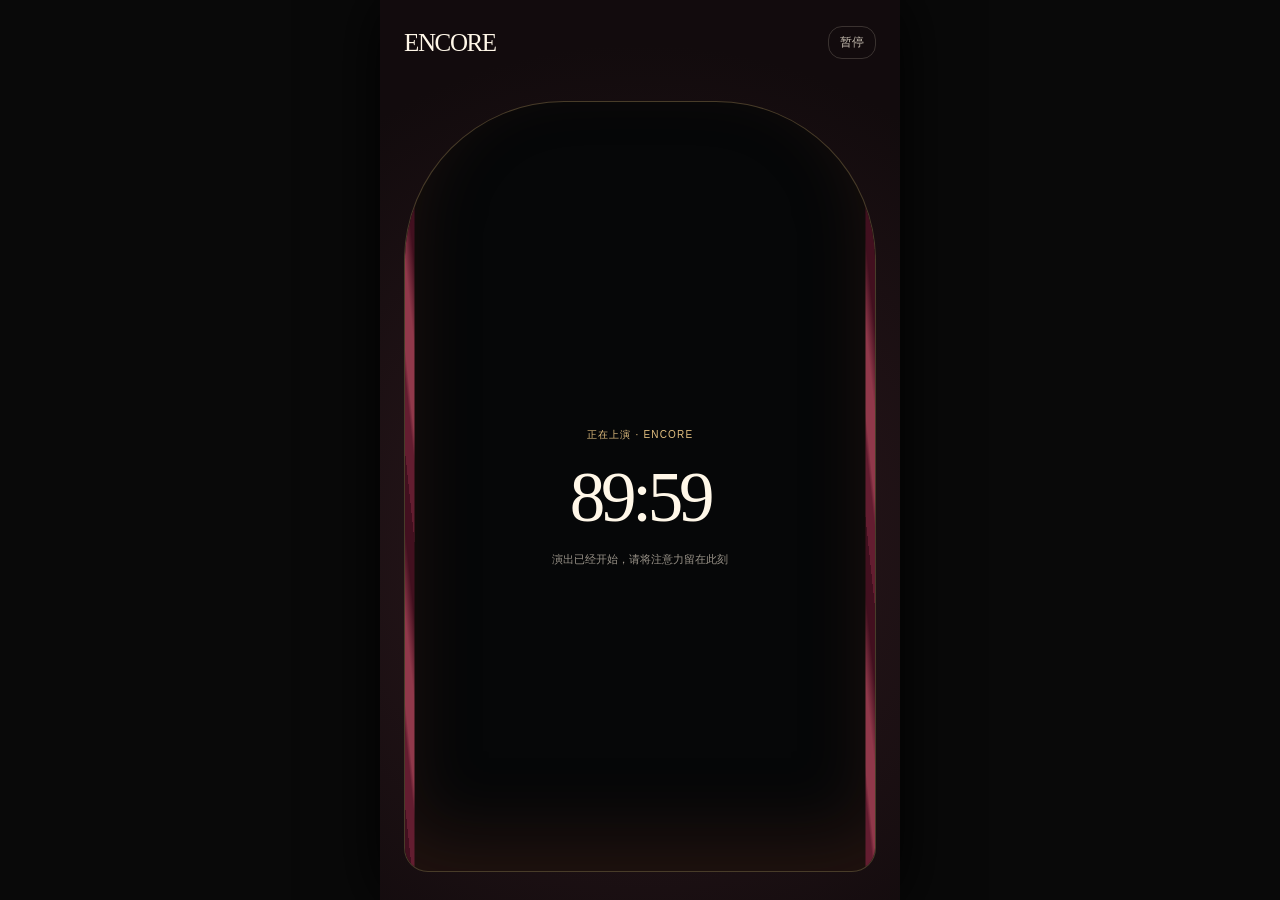
==== focus.html @ d3f7eb92 "feat: add ticket printing and focus theatre" ====
<!doctype html><html lang="zh-CN"><head><meta charset="UTF-8" /><meta name="viewport" content="width=device-width, initial-scale=1.0" /><meta name="theme-color" content="#120b0d" /><title>Encore — 专注中</title><link rel="stylesheet" href="focus.css" /></head><body><main class="focus-page"><header><span class="show-heading"><span class="brand" id="show-name">Encore</span><span class="act-label" id="act-label">· ACT I</span></span><button class="pause" id="pause-button" type="button">暂停</button></header><section class="stage" id="stage"><div class="curtain curtain-left"></div><div class="curtain curtain-right"></div><div class="focus-content"><p id="focus-title"></p><strong id="timer">90:00</strong><span id="focus-detail">演出已经开始，请将注意力留在此刻</span></div><div class="curtain-content"><p id="curtain-kicker">INTERMISSION</p><h1 id="curtain-title">中场休息</h1><strong id="curtain-timer">20:00</strong><span id="curtain-detail">稍后自动开始下半场</span><button id="curtain-action" type="button">提前回到座位</button></div></section></main><script src="focus.js"></script></body></html>
---- focus.css ----
:root{font-family:-apple-system,BlinkMacSystemFont,"PingFang SC",sans-serif;color:#fff7e8;background:#120b0d}*{box-sizing:border-box}body{min-width:320px;min-height:100vh;margin:0;background:#120b0d}.focus-page{width:min(100%,520px);min-height:100dvh;margin:auto;padding:max(26px,env(safe-area-inset-top)) 24px max(28px,env(safe-area-inset-bottom));display:flex;flex-direction:column;background:radial-gradient(circle at 50% 60%,#2d191e,transparent 31rem),#120b0d}header{display:flex;align-items:center;justify-content:space-between}.show-heading{min-width:0;display:flex;align-items:baseline;gap:6px}.brand{max-width:42vw;overflow:hidden;font-family:Didot,"Iowan Old Style",serif;font-size:25px;letter-spacing:-.055em;text-overflow:ellipsis;white-space:nowrap}.act-label{flex:none;color:#d6b574;font-size:10px;font-weight:700;letter-spacing:.12em}.pause{padding:7px 11px;border:1px solid rgba(255,240,218,.17);border-radius:14px;color:rgba(255,245,228,.75);background:transparent;font-size:12px}.stage{position:relative;flex:1;min-height:520px;overflow:hidden;margin:42px 0 0;border:1px solid rgba(226,181,117,.3);border-radius:160px 160px 24px 24px;background:#060708;box-shadow:inset 0 -35px 70px rgba(82,39,30,.35)}.curtain{position:absolute;z-index:5;top:0;bottom:0;width:56%;background:repeating-linear-gradient(84deg,#631d30 0 8px,#90384a 11px 20px,#42101f 29px 37px);transition:transform .7s cubic-bezier(.3,.8,.3,1)}.curtain-left{left:-3%;transform:translateX(-91%)}.curtain-right{right:-3%;transform:translateX(91%)}.focus-content{position:absolute;z-index:3;top:50%;left:12%;right:12%;transform:translateY(-42%);display:flex;align-items:center;flex-direction:column;text-align:center}.focus-content p{max-width:100%;margin:0 0 15px;color:#e3c080;font-size:10px;letter-spacing:.12em;text-align:center}.focus-content strong,.curtain-content strong{font-family:Didot,"Iowan Old Style",serif;font-size:clamp(51px,15vw,71px);font-weight:500;letter-spacing:-.06em}.focus-content span{margin-top:13px;color:rgba(255,244,225,.6);font-size:11px;line-height:1.5;text-align:center}.curtain-content{position:absolute;z-index:6;inset:0;display:none;align-items:center;justify-content:center;flex-direction:column;text-align:center}.curtain-content p{margin:0 0 11px;color:#e2bd77;font-size:10px;font-weight:700;letter-spacing:.16em}.curtain-content h1{margin:0 0 12px;font-family:Didot,"Songti SC",serif;font-size:38px;font-weight:500;letter-spacing:-.06em}.curtain-content span{margin-top:11px;color:rgba(255,244,225,.7);font-size:12px}.curtain-content button{min-height:43px;margin-top:25px;padding:0 21px;border:1px solid rgba(255,240,218,.3);border-radius:15px;color:#fff7e8;background:rgba(255,255,255,.08);font-size:13px}.stage.is-curtain{background:linear-gradient(#351018,#210a10)}.stage.is-curtain .curtain-left{transform:translateX(0)}.stage.is-curtain .curtain-right{transform:translateX(0)}.stage.is-curtain .focus-content{opacity:0}.stage.is-curtain .curtain-content{display:flex}@media(min-width:700px){body{background:#090909}.focus-page{box-shadow:0 0 60px #000}}
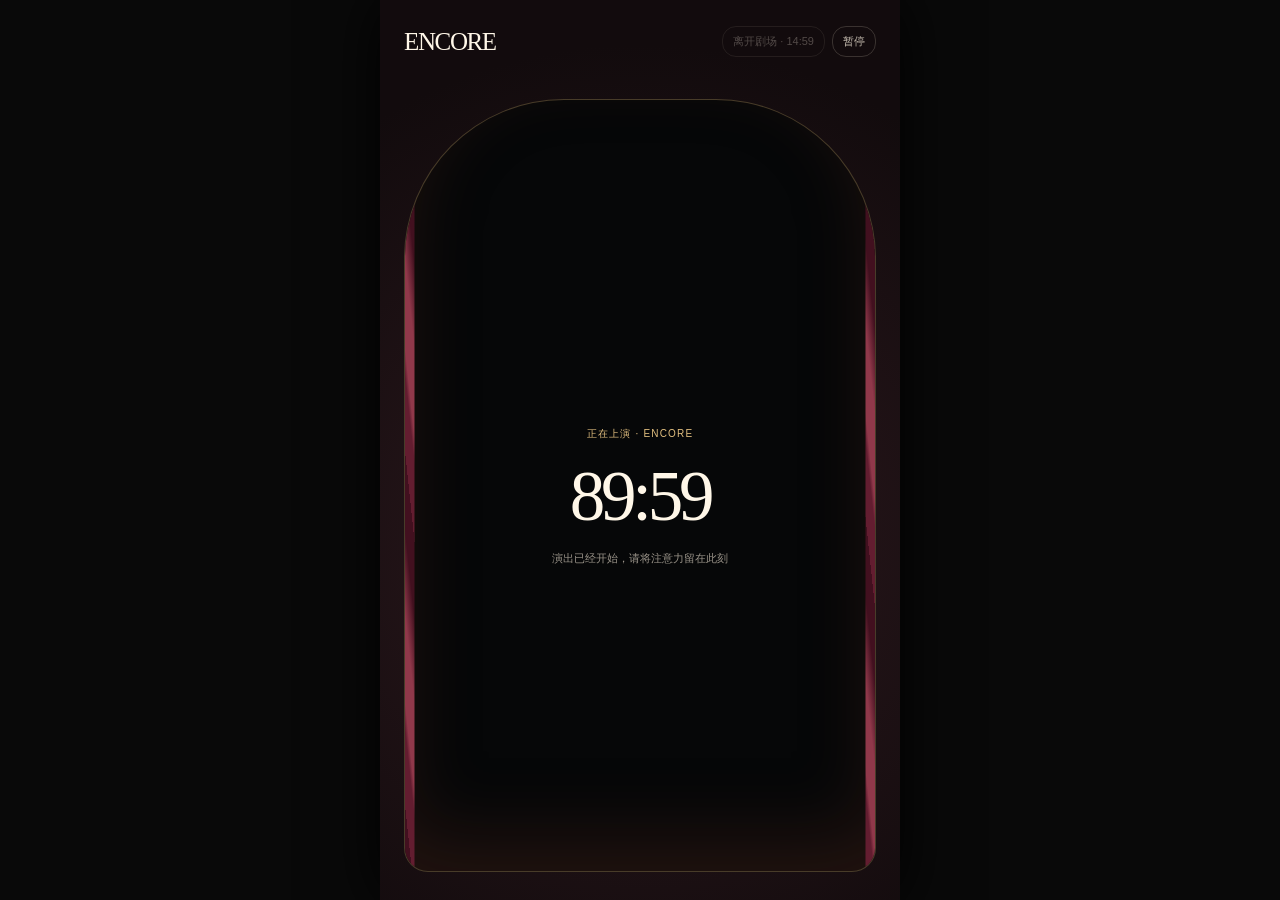
==== commit 4af6c37e: "feat: refine focus exit and custom duration" ====
--- a/focus.html
+++ b/focus.html
@@ -1 +1 @@
-<!doctype html><html lang="zh-CN"><head><meta charset="UTF-8" /><meta name="viewport" content="width=device-width, initial-scale=1.0" /><meta name="theme-color" content="#120b0d" /><title>Encore — 专注中</title><link rel="stylesheet" href="focus.css" /></head><body><main class="focus-page"><header><span class="show-heading"><span class="brand" id="show-name">Encore</span><span class="act-label" id="act-label">· ACT I</span></span><button class="pause" id="pause-button" type="button">暂停</button></header><section class="stage" id="stage"><div class="curtain curtain-left"></div><div class="curtain curtain-right"></div><div class="focus-content"><p id="focus-title"></p><strong id="timer">90:00</strong><span id="focus-detail">演出已经开始，请将注意力留在此刻</span></div><div class="curtain-content"><p id="curtain-kicker">INTERMISSION</p><h1 id="curtain-title">中场休息</h1><strong id="curtain-timer">20:00</strong><span id="curtain-detail">稍后自动开始下半场</span><button id="curtain-action" type="button">提前回到座位</button></div></section></main><script src="focus.js"></script></body></html>
+<!doctype html><html lang="zh-CN"><head><meta charset="UTF-8" /><meta name="viewport" content="width=device-width, initial-scale=1.0" /><meta name="theme-color" content="#120b0d" /><title>Encore — 专注中</title><link rel="stylesheet" href="focus.css" /></head><body><main class="focus-page"><header><span class="show-heading"><span class="brand" id="show-name">Encore</span><span class="act-label" id="act-label">· ACT I</span></span><span class="header-actions"><button class="leave" id="leave-button" type="button" disabled>离开剧场 · 15:00</button><button class="pause" id="pause-button" type="button">暂停</button></span></header><section class="stage" id="stage"><div class="curtain curtain-left"></div><div class="curtain curtain-right"></div><div class="focus-content"><p id="focus-title"></p><strong id="timer">90:00</strong><span id="focus-detail">演出已经开始，请将注意力留在此刻</span></div><div class="curtain-content"><p id="curtain-kicker">INTERMISSION</p><h1 id="curtain-title">中场休息</h1><strong id="curtain-timer">20:00</strong><span id="curtain-detail">稍后自动开始下半场</span><button id="curtain-action" type="button">提前回到座位</button></div></section></main><script src="focus.js"></script></body></html>
--- a/focus.css
+++ b/focus.css
@@ -1 +1 @@
-:root{font-family:-apple-system,BlinkMacSystemFont,"PingFang SC",sans-serif;color:#fff7e8;background:#120b0d}*{box-sizing:border-box}body{min-width:320px;min-height:100vh;margin:0;background:#120b0d}.focus-page{width:min(100%,520px);min-height:100dvh;margin:auto;padding:max(26px,env(safe-area-inset-top)) 24px max(28px,env(safe-area-inset-bottom));display:flex;flex-direction:column;background:radial-gradient(circle at 50% 60%,#2d191e,transparent 31rem),#120b0d}header{display:flex;align-items:center;justify-content:space-between}.show-heading{min-width:0;display:flex;align-items:baseline;gap:6px}.brand{max-width:42vw;overflow:hidden;font-family:Didot,"Iowan Old Style",serif;font-size:25px;letter-spacing:-.055em;text-overflow:ellipsis;white-space:nowrap}.act-label{flex:none;color:#d6b574;font-size:10px;font-weight:700;letter-spacing:.12em}.pause{padding:7px 11px;border:1px solid rgba(255,240,218,.17);border-radius:14px;color:rgba(255,245,228,.75);background:transparent;font-size:12px}.stage{position:relative;flex:1;min-height:520px;overflow:hidden;margin:42px 0 0;border:1px solid rgba(226,181,117,.3);border-radius:160px 160px 24px 24px;background:#060708;box-shadow:inset 0 -35px 70px rgba(82,39,30,.35)}.curtain{position:absolute;z-index:5;top:0;bottom:0;width:56%;background:repeating-linear-gradient(84deg,#631d30 0 8px,#90384a 11px 20px,#42101f 29px 37px);transition:transform .7s cubic-bezier(.3,.8,.3,1)}.curtain-left{left:-3%;transform:translateX(-91%)}.curtain-right{right:-3%;transform:translateX(91%)}.focus-content{position:absolute;z-index:3;top:50%;left:12%;right:12%;transform:translateY(-42%);display:flex;align-items:center;flex-direction:column;text-align:center}.focus-content p{max-width:100%;margin:0 0 15px;color:#e3c080;font-size:10px;letter-spacing:.12em;text-align:center}.focus-content strong,.curtain-content strong{font-family:Didot,"Iowan Old Style",serif;font-size:clamp(51px,15vw,71px);font-weight:500;letter-spacing:-.06em}.focus-content span{margin-top:13px;color:rgba(255,244,225,.6);font-size:11px;line-height:1.5;text-align:center}.curtain-content{position:absolute;z-index:6;inset:0;display:none;align-items:center;justify-content:center;flex-direction:column;text-align:center}.curtain-content p{margin:0 0 11px;color:#e2bd77;font-size:10px;font-weight:700;letter-spacing:.16em}.curtain-content h1{margin:0 0 12px;font-family:Didot,"Songti SC",serif;font-size:38px;font-weight:500;letter-spacing:-.06em}.curtain-content span{margin-top:11px;color:rgba(255,244,225,.7);font-size:12px}.curtain-content button{min-height:43px;margin-top:25px;padding:0 21px;border:1px solid rgba(255,240,218,.3);border-radius:15px;color:#fff7e8;background:rgba(255,255,255,.08);font-size:13px}.stage.is-curtain{background:linear-gradient(#351018,#210a10)}.stage.is-curtain .curtain-left{transform:translateX(0)}.stage.is-curtain .curtain-right{transform:translateX(0)}.stage.is-curtain .focus-content{opacity:0}.stage.is-curtain .curtain-content{display:flex}@media(min-width:700px){body{background:#090909}.focus-page{box-shadow:0 0 60px #000}}
+:root{font-family:-apple-system,BlinkMacSystemFont,"PingFang SC",sans-serif;color:#fff7e8;background:#120b0d}*{box-sizing:border-box}body{min-width:320px;min-height:100vh;margin:0;background:#120b0d}.focus-page{width:min(100%,520px);min-height:100dvh;margin:auto;padding:max(26px,env(safe-area-inset-top)) 24px max(28px,env(safe-area-inset-bottom));display:flex;flex-direction:column;background:radial-gradient(circle at 50% 60%,#2d191e,transparent 31rem),#120b0d}header{display:flex;align-items:center;justify-content:space-between}.show-heading{min-width:0;display:flex;align-items:baseline;gap:6px}.brand{max-width:34vw;overflow:hidden;font-family:Didot,"Iowan Old Style",serif;font-size:25px;letter-spacing:-.055em;text-overflow:ellipsis;white-space:nowrap}.act-label{flex:none;color:#d6b574;font-size:10px;font-weight:700;letter-spacing:.12em}.header-actions{display:flex;align-items:center;gap:7px}.pause,.leave{padding:7px 10px;border:1px solid rgba(255,240,218,.17);border-radius:14px;color:rgba(255,245,228,.75);background:transparent;font-size:11px}.leave:disabled{border-color:rgba(255,240,218,.08);color:rgba(255,245,228,.27)}.stage{position:relative;flex:1;min-height:520px;overflow:hidden;margin:42px 0 0;border:1px solid rgba(226,181,117,.3);border-radius:160px 160px 24px 24px;background:#060708;box-shadow:inset 0 -35px 70px rgba(82,39,30,.35)}.curtain{position:absolute;z-index:5;top:0;bottom:0;width:56%;background:repeating-linear-gradient(84deg,#631d30 0 8px,#90384a 11px 20px,#42101f 29px 37px);transition:transform .7s cubic-bezier(.3,.8,.3,1)}.curtain-left{left:-3%;transform:translateX(-91%)}.curtain-right{right:-3%;transform:translateX(91%)}.focus-content{position:absolute;z-index:3;top:50%;left:12%;right:12%;transform:translateY(-42%);display:flex;align-items:center;flex-direction:column;text-align:center}.focus-content p{max-width:100%;margin:0 0 15px;color:#e3c080;font-size:10px;letter-spacing:.12em;text-align:center}.focus-content strong,.curtain-content strong{font-family:Didot,"Iowan Old Style",serif;font-size:clamp(51px,15vw,71px);font-weight:500;letter-spacing:-.06em}.focus-content span{margin-top:13px;color:rgba(255,244,225,.6);font-size:11px;line-height:1.5;text-align:center}.curtain-content{position:absolute;z-index:6;inset:0;display:none;align-items:center;justify-content:center;flex-direction:column;text-align:center}.curtain-content p{margin:0 0 11px;color:#e2bd77;font-size:10px;font-weight:700;letter-spacing:.16em}.curtain-content h1{margin:0 0 12px;font-family:Didot,"Songti SC",serif;font-size:38px;font-weight:500;letter-spacing:-.06em}.curtain-content span{margin-top:11px;color:rgba(255,244,225,.7);font-size:12px}.curtain-content button{min-height:43px;margin-top:25px;padding:0 21px;border:1px solid rgba(255,240,218,.3);border-radius:15px;color:#fff7e8;background:rgba(255,255,255,.08);font-size:13px}.stage.is-curtain{background:linear-gradient(#351018,#210a10)}.stage.is-curtain .curtain-left{transform:translateX(0)}.stage.is-curtain .curtain-right{transform:translateX(0)}.stage.is-curtain .focus-content{opacity:0}.stage.is-curtain .curtain-content{display:flex}@media(min-width:700px){body{background:#090909}.focus-page{box-shadow:0 0 60px #000}}
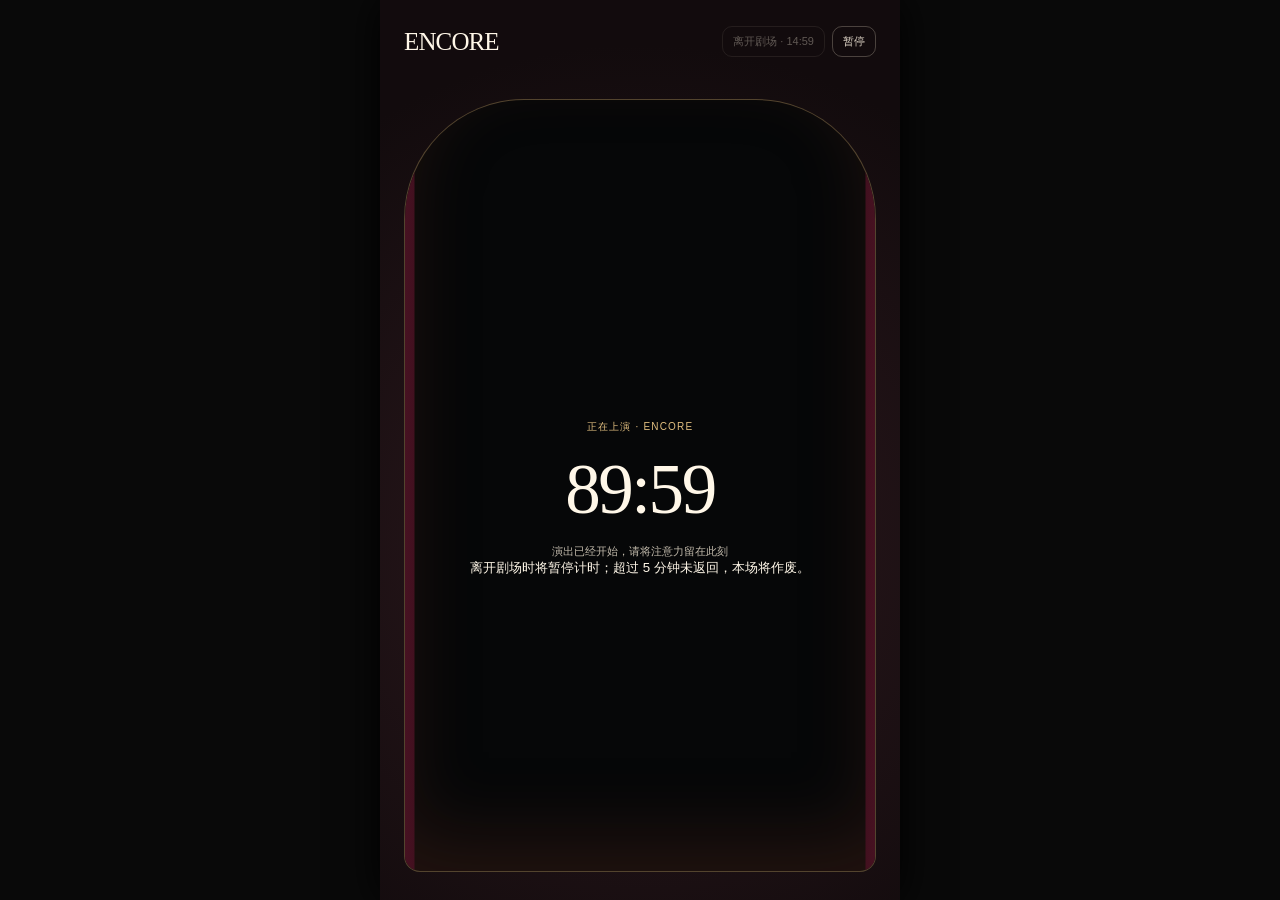
==== commit a9c58cbc: "feat: refine theatre experience and focus guidance" ====
--- a/focus.html
+++ b/focus.html
@@ -1 +1 @@
-<!doctype html><html lang="zh-CN"><head><meta charset="UTF-8" /><meta name="viewport" content="width=device-width, initial-scale=1.0" /><meta name="theme-color" content="#120b0d" /><title>Encore — 专注中</title><link rel="stylesheet" href="focus.css" /></head><body><main class="focus-page"><header><span class="show-heading"><span class="brand" id="show-name">Encore</span><span class="act-label" id="act-label">· ACT I</span></span><span class="header-actions"><button class="leave" id="leave-button" type="button" disabled>离开剧场 · 15:00</button><button class="pause" id="pause-button" type="button">暂停</button></span></header><section class="stage" id="stage"><div class="curtain curtain-left"></div><div class="curtain curtain-right"></div><div class="focus-content"><p id="focus-title"></p><strong id="timer">90:00</strong><span id="focus-detail">演出已经开始，请将注意力留在此刻</span></div><div class="curtain-content"><p id="curtain-kicker">INTERMISSION</p><h1 id="curtain-title">中场休息</h1><strong id="curtain-timer">20:00</strong><span id="curtain-detail">稍后自动开始下半场</span><button id="curtain-action" type="button">提前回到座位</button></div></section></main><script src="focus.js"></script></body></html>
+<!doctype html><html lang="zh-CN"><head><meta charset="UTF-8" /><meta name="viewport" content="width=device-width, initial-scale=1.0" /><meta name="theme-color" content="#120b0d" /><title>Encore — 专注中</title><link rel="stylesheet" href="focus.css" /></head><body><main class="focus-page"><header><span class="show-heading"><span class="brand" id="show-name">Encore</span><span class="act-label" id="act-label">· ACT I</span></span><span class="header-actions"><button class="leave" id="leave-button" type="button" disabled>离开剧场 · 15:00</button><button class="pause" id="pause-button" type="button">暂停</button></span></header><section class="stage" id="stage"><div class="curtain curtain-left"></div><div class="curtain curtain-right"></div><div class="focus-content"><p id="focus-title"></p><strong id="timer">90:00</strong><span id="focus-detail">演出已经开始，请将注意力留在此刻</span><small id="absence-rule">离开剧场时将暂停计时；超过 5 分钟未返回，本场将作废。</small></div><div class="curtain-content"><p id="curtain-kicker">INTERMISSION</p><h1 id="curtain-title">中场休息</h1><strong id="curtain-timer">20:00</strong><span id="curtain-detail">稍后自动开始下半场</span><button id="curtain-action" type="button">提前回到座位</button></div></section></main><script src="focus.js"></script></body></html>
--- a/focus.css
+++ b/focus.css
@@ -1 +1,2 @@
 :root{font-family:-apple-system,BlinkMacSystemFont,"PingFang SC",sans-serif;color:#fff7e8;background:#120b0d}*{box-sizing:border-box}body{min-width:320px;min-height:100vh;margin:0;background:#120b0d}.focus-page{width:min(100%,520px);min-height:100dvh;margin:auto;padding:max(26px,env(safe-area-inset-top)) 24px max(28px,env(safe-area-inset-bottom));display:flex;flex-direction:column;background:radial-gradient(circle at 50% 60%,#2d191e,transparent 31rem),#120b0d}header{display:flex;align-items:center;justify-content:space-between}.show-heading{min-width:0;display:flex;align-items:baseline;gap:6px}.brand{max-width:34vw;overflow:hidden;font-family:Didot,"Iowan Old Style",serif;font-size:25px;letter-spacing:-.055em;text-overflow:ellipsis;white-space:nowrap}.act-label{flex:none;color:#d6b574;font-size:10px;font-weight:700;letter-spacing:.12em}.header-actions{display:flex;align-items:center;gap:7px}.pause,.leave{padding:7px 10px;border:1px solid rgba(255,240,218,.17);border-radius:14px;color:rgba(255,245,228,.75);background:transparent;font-size:11px}.leave:disabled{border-color:rgba(255,240,218,.08);color:rgba(255,245,228,.27)}.stage{position:relative;flex:1;min-height:520px;overflow:hidden;margin:42px 0 0;border:1px solid rgba(226,181,117,.3);border-radius:160px 160px 24px 24px;background:#060708;box-shadow:inset 0 -35px 70px rgba(82,39,30,.35)}.curtain{position:absolute;z-index:5;top:0;bottom:0;width:56%;background:repeating-linear-gradient(84deg,#631d30 0 8px,#90384a 11px 20px,#42101f 29px 37px);transition:transform .7s cubic-bezier(.3,.8,.3,1)}.curtain-left{left:-3%;transform:translateX(-91%)}.curtain-right{right:-3%;transform:translateX(91%)}.focus-content{position:absolute;z-index:3;top:50%;left:12%;right:12%;transform:translateY(-42%);display:flex;align-items:center;flex-direction:column;text-align:center}.focus-content p{max-width:100%;margin:0 0 15px;color:#e3c080;font-size:10px;letter-spacing:.12em;text-align:center}.focus-content strong,.curtain-content strong{font-family:Didot,"Iowan Old Style",serif;font-size:clamp(51px,15vw,71px);font-weight:500;letter-spacing:-.06em}.focus-content span{margin-top:13px;color:rgba(255,244,225,.6);font-size:11px;line-height:1.5;text-align:center}.curtain-content{position:absolute;z-index:6;inset:0;display:none;align-items:center;justify-content:center;flex-direction:column;text-align:center}.curtain-content p{margin:0 0 11px;color:#e2bd77;font-size:10px;font-weight:700;letter-spacing:.16em}.curtain-content h1{margin:0 0 12px;font-family:Didot,"Songti SC",serif;font-size:38px;font-weight:500;letter-spacing:-.06em}.curtain-content span{margin-top:11px;color:rgba(255,244,225,.7);font-size:12px}.curtain-content button{min-height:43px;margin-top:25px;padding:0 21px;border:1px solid rgba(255,240,218,.3);border-radius:15px;color:#fff7e8;background:rgba(255,255,255,.08);font-size:13px}.stage.is-curtain{background:linear-gradient(#351018,#210a10)}.stage.is-curtain .curtain-left{transform:translateX(0)}.stage.is-curtain .curtain-right{transform:translateX(0)}.stage.is-curtain .focus-content{opacity:0}.stage.is-curtain .curtain-content{display:flex}@media(min-width:700px){body{background:#090909}.focus-page{box-shadow:0 0 60px #000}}
+:root{font-family:-apple-system,BlinkMacSystemFont,"PingFang SC",sans-serif;color:#fff7e8;background:#120b0d}*{box-sizing:border-box}body{min-width:320px;min-height:100vh;margin:0;background:#120b0d}.focus-page{width:min(100%,520px);min-height:100dvh;margin:auto;padding:max(26px,env(safe-area-inset-top)) 24px max(28px,env(safe-area-inset-bottom));display:flex;flex-direction:column;background:radial-gradient(circle at 50% 60%,#2d191e,transparent 31rem),#120b0d}header{display:flex;align-items:center;justify-content:space-between}.show-heading{min-width:0;display:flex;align-items:baseline;gap:6px}.brand{max-width:34vw;overflow:hidden;font-family:Didot,"Iowan Old Style",serif;font-size:25px;letter-spacing:-.035em;text-overflow:ellipsis;white-space:nowrap}.act-label{flex:none;color:#d6b574;font-size:10px;font-weight:700;letter-spacing:.12em}.header-actions{display:flex;align-items:center;gap:7px}.pause,.leave{padding:7px 10px;border:1px solid rgba(255,240,218,.24);border-radius:10px;color:rgba(255,245,228,.85);background:transparent;font-size:11px;transition:background .18s ease,border-color .18s ease}.pause:hover,.leave:not(:disabled):hover{border-color:#d6b574;background:rgba(214,181,116,.12)}.pause:focus-visible,.leave:focus-visible,.curtain-content button:focus-visible{outline:2px solid #e2bd77;outline-offset:3px}.leave:disabled{border-color:rgba(255,240,218,.08);color:rgba(255,245,228,.33)}.stage{position:relative;flex:1;min-height:520px;overflow:hidden;margin:42px 0 0;border:1px solid rgba(226,181,117,.35);border-radius:120px 120px 16px 16px;background:#060708;box-shadow:inset 0 -35px 70px rgba(82,39,30,.35)}.curtain{position:absolute;z-index:5;top:0;bottom:0;width:56%;background:linear-gradient(90deg,#42101f 0%,#631d30 26%,#90384a 50%,#631d30 74%,#42101f 100%);transition:transform .45s cubic-bezier(.3,.8,.3,1)}.curtain-left{left:-3%;transform:translateX(-91%)}.curtain-right{right:-3%;transform:translateX(91%)}.focus-content{position:absolute;z-index:3;top:50%;left:12%;right:12%;transform:translateY(-42%);display:flex;align-items:center;flex-direction:column;text-align:center}.focus-content p{max-width:100%;margin:0 0 15px;color:#e3c080;font-size:10px;letter-spacing:.12em;text-align:center}.focus-content strong,.curtain-content strong{font-family:Didot,"Iowan Old Style",serif;font-size:clamp(51px,15vw,71px);font-weight:500;letter-spacing:-.035em}.focus-content span{margin-top:13px;color:rgba(255,244,225,.76);font-size:11px;line-height:1.5;text-align:center}.absence-rule{max-width:240px;margin-top:18px;color:rgba(255,244,225,.52);font-size:10px;line-height:1.55;text-align:center}.curtain-content{position:absolute;z-index:6;inset:0;display:none;align-items:center;justify-content:center;flex-direction:column;text-align:center}.curtain-content p{margin:0 0 11px;color:#e2bd77;font-size:10px;font-weight:700;letter-spacing:.16em}.curtain-content h1{margin:0 0 12px;font-family:Didot,"Songti SC",serif;font-size:38px;font-weight:500;letter-spacing:-.035em;text-wrap:balance}.curtain-content span{margin-top:11px;color:rgba(255,244,225,.78);font-size:12px}.curtain-content button{min-height:43px;margin-top:25px;padding:0 21px;border:1px solid rgba(255,240,218,.36);border-radius:12px;color:#fff7e8;background:rgba(255,255,255,.08);font-size:13px;transition:background .18s ease}.curtain-content button:hover{background:rgba(255,255,255,.16)}.stage.is-curtain{background:linear-gradient(#351018,#210a10)}.stage.is-curtain .curtain-left{transform:translateX(0)}.stage.is-curtain .curtain-right{transform:translateX(0)}.stage.is-curtain .focus-content{opacity:0}.stage.is-curtain .curtain-content{display:flex}@media(prefers-reduced-motion:reduce){*{animation-duration:.01ms!important;transition-duration:.01ms!important}}@media(min-width:700px){body{background:#090909}.focus-page{box-shadow:0 0 40px #000}}
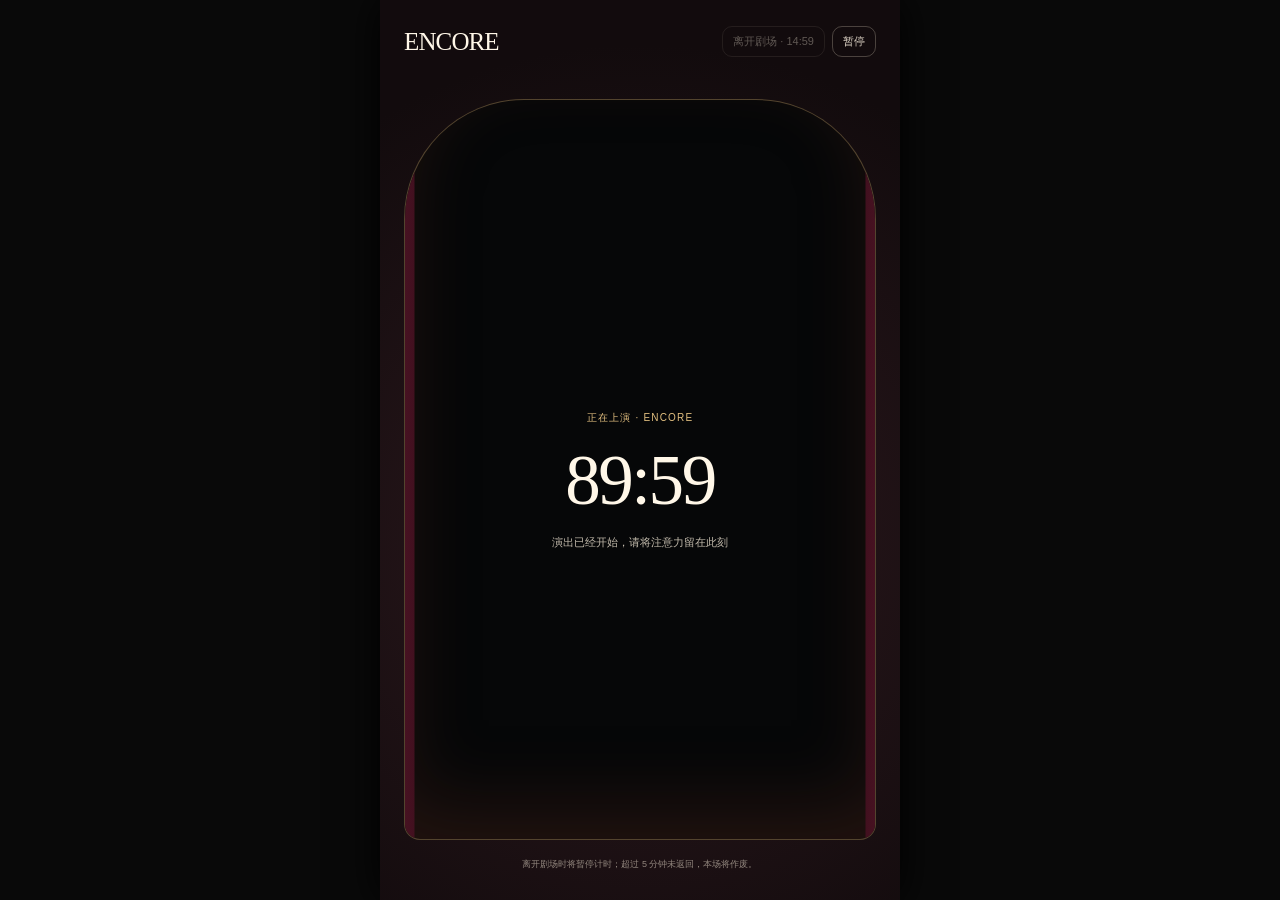
==== commit 70cfead0: "feat: add ticket signing and archive" ====
--- a/focus.html
+++ b/focus.html
@@ -1 +1 @@
-<!doctype html><html lang="zh-CN"><head><meta charset="UTF-8" /><meta name="viewport" content="width=device-width, initial-scale=1.0" /><meta name="theme-color" content="#120b0d" /><title>Encore — 专注中</title><link rel="stylesheet" href="focus.css" /></head><body><main class="focus-page"><header><span class="show-heading"><span class="brand" id="show-name">Encore</span><span class="act-label" id="act-label">· ACT I</span></span><span class="header-actions"><button class="leave" id="leave-button" type="button" disabled>离开剧场 · 15:00</button><button class="pause" id="pause-button" type="button">暂停</button></span></header><section class="stage" id="stage"><div class="curtain curtain-left"></div><div class="curtain curtain-right"></div><div class="focus-content"><p id="focus-title"></p><strong id="timer">90:00</strong><span id="focus-detail">演出已经开始，请将注意力留在此刻</span><small id="absence-rule">离开剧场时将暂停计时；超过 5 分钟未返回，本场将作废。</small></div><div class="curtain-content"><p id="curtain-kicker">INTERMISSION</p><h1 id="curtain-title">中场休息</h1><strong id="curtain-timer">20:00</strong><span id="curtain-detail">稍后自动开始下半场</span><button id="curtain-action" type="button">提前回到座位</button></div></section></main><script src="focus.js"></script></body></html>
+<!doctype html><html lang="zh-CN"><head><meta charset="UTF-8" /><meta name="viewport" content="width=device-width, initial-scale=1.0" /><meta name="theme-color" content="#120b0d" /><title>Encore — 专注中</title><link rel="stylesheet" href="focus.css" /></head><body><main class="focus-page"><header><span class="show-heading"><span class="brand" id="show-name">Encore</span><span class="act-label" id="act-label">· ACT I</span></span><span class="header-actions"><button class="leave" id="leave-button" type="button" disabled>离开剧场 · 15:00</button><button class="pause" id="pause-button" type="button">暂停</button></span></header><section class="stage" id="stage"><div class="curtain curtain-left"></div><div class="curtain curtain-right"></div><div class="focus-content"><p id="focus-title"></p><strong id="timer">90:00</strong><span id="focus-detail">演出已经开始，请将注意力留在此刻</span></div><div class="curtain-content"><p id="curtain-kicker">INTERMISSION</p><h1 id="curtain-title">中场休息</h1><strong id="curtain-timer">20:00</strong><span id="curtain-detail">稍后自动开始下半场</span><button id="curtain-action" type="button">提前回到座位</button></div></section><small class="absence-rule" id="absence-rule" style="max-width:none;white-space:nowrap;font-size:9px">离开剧场时将暂停计时；超过 5 分钟未返回，本场将作废。</small></main><script src="focus.js"></script></body></html>
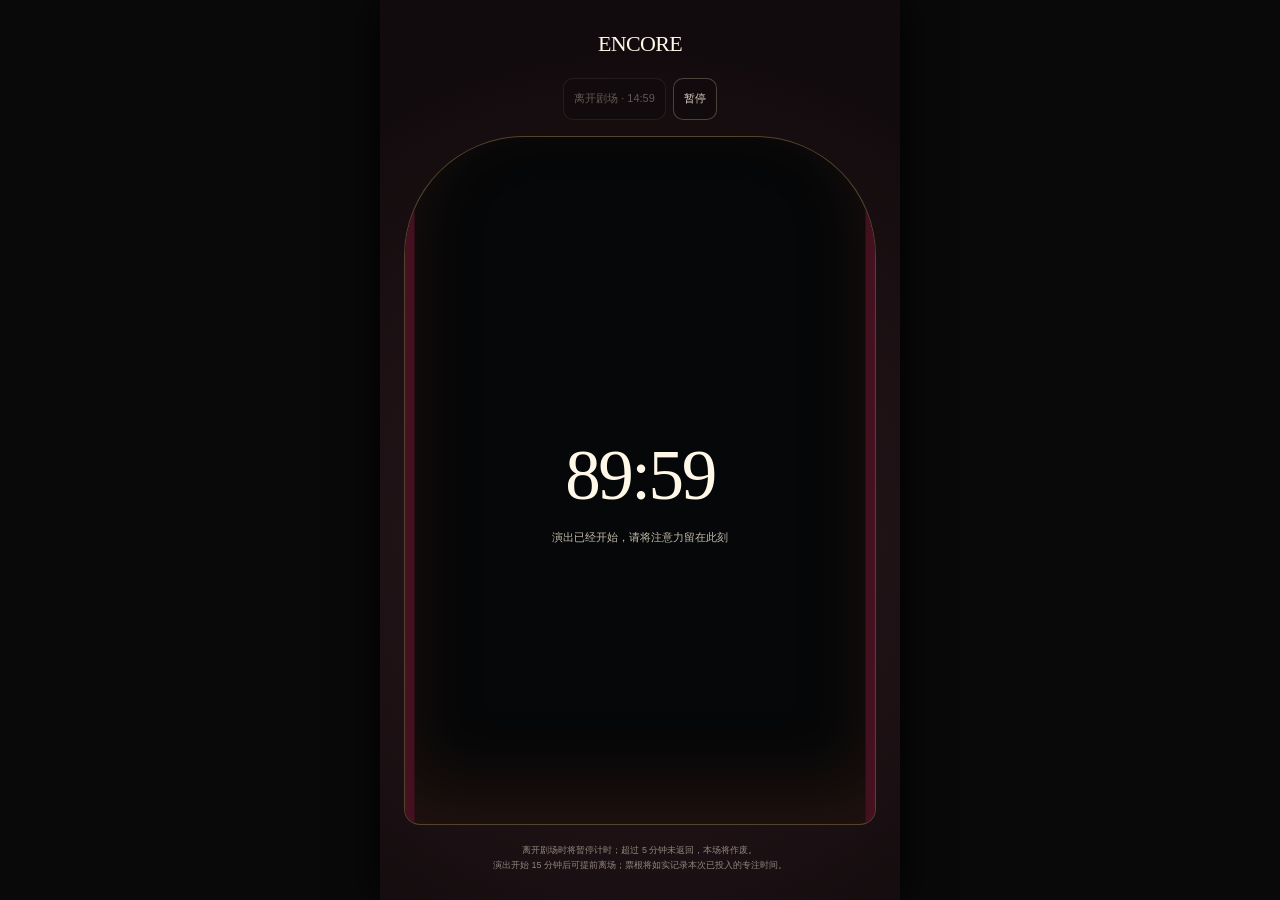
==== commit 75e472b8: "feat: refine focus stage experience" ====
--- a/focus.html
+++ b/focus.html
@@ -1 +1,26 @@
-<!doctype html><html lang="zh-CN"><head><meta charset="UTF-8" /><meta name="viewport" content="width=device-width, initial-scale=1.0" /><meta name="theme-color" content="#120b0d" /><title>Encore — 专注中</title><link rel="stylesheet" href="focus.css" /></head><body><main class="focus-page"><header><span class="show-heading"><span class="brand" id="show-name">Encore</span><span class="act-label" id="act-label">· ACT I</span></span><span class="header-actions"><button class="leave" id="leave-button" type="button" disabled>离开剧场 · 15:00</button><button class="pause" id="pause-button" type="button">暂停</button></span></header><section class="stage" id="stage"><div class="curtain curtain-left"></div><div class="curtain curtain-right"></div><div class="focus-content"><p id="focus-title"></p><strong id="timer">90:00</strong><span id="focus-detail">演出已经开始，请将注意力留在此刻</span></div><div class="curtain-content"><p id="curtain-kicker">INTERMISSION</p><h1 id="curtain-title">中场休息</h1><strong id="curtain-timer">20:00</strong><span id="curtain-detail">稍后自动开始下半场</span><button id="curtain-action" type="button">提前回到座位</button></div></section><small class="absence-rule" id="absence-rule" style="max-width:none;white-space:nowrap;font-size:9px">离开剧场时将暂停计时；超过 5 分钟未返回，本场将作废。</small></main><script src="focus.js"></script></body></html>
+<!doctype html>
+<html lang="zh-CN">
+  <head>
+    <meta charset="UTF-8" />
+    <meta name="viewport" content="width=device-width, initial-scale=1.0" />
+    <meta name="theme-color" content="#120b0d" />
+    <title>Encore — 专注中</title>
+    <link rel="stylesheet" href="focus.css" />
+    <link rel="stylesheet" href="focus-layout.css" />
+  </head>
+  <body>
+    <main class="focus-page">
+      <header>
+        <span class="show-heading"><span class="brand" id="show-name">Encore</span><span class="act-label" id="act-label">· ACT I</span></span>
+        <span class="header-actions"><button class="leave" id="leave-button" type="button" disabled>离开剧场 · 15:00</button><button class="pause" id="pause-button" type="button">暂停</button></span>
+      </header>
+      <section class="stage is-entering" id="stage">
+        <div class="curtain curtain-left"></div><div class="curtain curtain-right"></div>
+        <div class="focus-content"><strong id="timer">90:00</strong><span id="focus-detail">演出已经开始，请将注意力留在此刻</span></div>
+        <div class="curtain-content"><p id="curtain-kicker">INTERMISSION</p><h1 id="curtain-title">中场休息</h1><strong id="curtain-timer">20:00</strong><span id="curtain-detail">稍后自动开始下半场</span><button id="curtain-action" type="button">提前回到座位</button></div>
+      </section>
+      <small class="absence-rule" id="absence-rule">离开剧场时将暂停计时；超过 5 分钟未返回，本场将作废。</small>
+    </main>
+    <script src="focus.js"></script>
+  </body>
+</html>
--- a/focus.css
+++ b/focus.css
@@ -1,2 +1 @@
-:root{font-family:-apple-system,BlinkMacSystemFont,"PingFang SC",sans-serif;color:#fff7e8;background:#120b0d}*{box-sizing:border-box}body{min-width:320px;min-height:100vh;margin:0;background:#120b0d}.focus-page{width:min(100%,520px);min-height:100dvh;margin:auto;padding:max(26px,env(safe-area-inset-top)) 24px max(28px,env(safe-area-inset-bottom));display:flex;flex-direction:column;background:radial-gradient(circle at 50% 60%,#2d191e,transparent 31rem),#120b0d}header{display:flex;align-items:center;justify-content:space-between}.show-heading{min-width:0;display:flex;align-items:baseline;gap:6px}.brand{max-width:34vw;overflow:hidden;font-family:Didot,"Iowan Old Style",serif;font-size:25px;letter-spacing:-.055em;text-overflow:ellipsis;white-space:nowrap}.act-label{flex:none;color:#d6b574;font-size:10px;font-weight:700;letter-spacing:.12em}.header-actions{display:flex;align-items:center;gap:7px}.pause,.leave{padding:7px 10px;border:1px solid rgba(255,240,218,.17);border-radius:14px;color:rgba(255,245,228,.75);background:transparent;font-size:11px}.leave:disabled{border-color:rgba(255,240,218,.08);color:rgba(255,245,228,.27)}.stage{position:relative;flex:1;min-height:520px;overflow:hidden;margin:42px 0 0;border:1px solid rgba(226,181,117,.3);border-radius:160px 160px 24px 24px;background:#060708;box-shadow:inset 0 -35px 70px rgba(82,39,30,.35)}.curtain{position:absolute;z-index:5;top:0;bottom:0;width:56%;background:repeating-linear-gradient(84deg,#631d30 0 8px,#90384a 11px 20px,#42101f 29px 37px);transition:transform .7s cubic-bezier(.3,.8,.3,1)}.curtain-left{left:-3%;transform:translateX(-91%)}.curtain-right{right:-3%;transform:translateX(91%)}.focus-content{position:absolute;z-index:3;top:50%;left:12%;right:12%;transform:translateY(-42%);display:flex;align-items:center;flex-direction:column;text-align:center}.focus-content p{max-width:100%;margin:0 0 15px;color:#e3c080;font-size:10px;letter-spacing:.12em;text-align:center}.focus-content strong,.curtain-content strong{font-family:Didot,"Iowan Old Style",serif;font-size:clamp(51px,15vw,71px);font-weight:500;letter-spacing:-.06em}.focus-content span{margin-top:13px;color:rgba(255,244,225,.6);font-size:11px;line-height:1.5;text-align:center}.curtain-content{position:absolute;z-index:6;inset:0;display:none;align-items:center;justify-content:center;flex-direction:column;text-align:center}.curtain-content p{margin:0 0 11px;color:#e2bd77;font-size:10px;font-weight:700;letter-spacing:.16em}.curtain-content h1{margin:0 0 12px;font-family:Didot,"Songti SC",serif;font-size:38px;font-weight:500;letter-spacing:-.06em}.curtain-content span{margin-top:11px;color:rgba(255,244,225,.7);font-size:12px}.curtain-content button{min-height:43px;margin-top:25px;padding:0 21px;border:1px solid rgba(255,240,218,.3);border-radius:15px;color:#fff7e8;background:rgba(255,255,255,.08);font-size:13px}.stage.is-curtain{background:linear-gradient(#351018,#210a10)}.stage.is-curtain .curtain-left{transform:translateX(0)}.stage.is-curtain .curtain-right{transform:translateX(0)}.stage.is-curtain .focus-content{opacity:0}.stage.is-curtain .curtain-content{display:flex}@media(min-width:700px){body{background:#090909}.focus-page{box-shadow:0 0 60px #000}}
-:root{font-family:-apple-system,BlinkMacSystemFont,"PingFang SC",sans-serif;color:#fff7e8;background:#120b0d}*{box-sizing:border-box}body{min-width:320px;min-height:100vh;margin:0;background:#120b0d}.focus-page{width:min(100%,520px);min-height:100dvh;margin:auto;padding:max(26px,env(safe-area-inset-top)) 24px max(28px,env(safe-area-inset-bottom));display:flex;flex-direction:column;background:radial-gradient(circle at 50% 60%,#2d191e,transparent 31rem),#120b0d}header{display:flex;align-items:center;justify-content:space-between}.show-heading{min-width:0;display:flex;align-items:baseline;gap:6px}.brand{max-width:34vw;overflow:hidden;font-family:Didot,"Iowan Old Style",serif;font-size:25px;letter-spacing:-.035em;text-overflow:ellipsis;white-space:nowrap}.act-label{flex:none;color:#d6b574;font-size:10px;font-weight:700;letter-spacing:.12em}.header-actions{display:flex;align-items:center;gap:7px}.pause,.leave{padding:7px 10px;border:1px solid rgba(255,240,218,.24);border-radius:10px;color:rgba(255,245,228,.85);background:transparent;font-size:11px;transition:background .18s ease,border-color .18s ease}.pause:hover,.leave:not(:disabled):hover{border-color:#d6b574;background:rgba(214,181,116,.12)}.pause:focus-visible,.leave:focus-visible,.curtain-content button:focus-visible{outline:2px solid #e2bd77;outline-offset:3px}.leave:disabled{border-color:rgba(255,240,218,.08);color:rgba(255,245,228,.33)}.stage{position:relative;flex:1;min-height:520px;overflow:hidden;margin:42px 0 0;border:1px solid rgba(226,181,117,.35);border-radius:120px 120px 16px 16px;background:#060708;box-shadow:inset 0 -35px 70px rgba(82,39,30,.35)}.curtain{position:absolute;z-index:5;top:0;bottom:0;width:56%;background:linear-gradient(90deg,#42101f 0%,#631d30 26%,#90384a 50%,#631d30 74%,#42101f 100%);transition:transform .45s cubic-bezier(.3,.8,.3,1)}.curtain-left{left:-3%;transform:translateX(-91%)}.curtain-right{right:-3%;transform:translateX(91%)}.focus-content{position:absolute;z-index:3;top:50%;left:12%;right:12%;transform:translateY(-42%);display:flex;align-items:center;flex-direction:column;text-align:center}.focus-content p{max-width:100%;margin:0 0 15px;color:#e3c080;font-size:10px;letter-spacing:.12em;text-align:center}.focus-content strong,.curtain-content strong{font-family:Didot,"Iowan Old Style",serif;font-size:clamp(51px,15vw,71px);font-weight:500;letter-spacing:-.035em}.focus-content span{margin-top:13px;color:rgba(255,244,225,.76);font-size:11px;line-height:1.5;text-align:center}.absence-rule{max-width:240px;margin-top:18px;color:rgba(255,244,225,.52);font-size:10px;line-height:1.55;text-align:center}.curtain-content{position:absolute;z-index:6;inset:0;display:none;align-items:center;justify-content:center;flex-direction:column;text-align:center}.curtain-content p{margin:0 0 11px;color:#e2bd77;font-size:10px;font-weight:700;letter-spacing:.16em}.curtain-content h1{margin:0 0 12px;font-family:Didot,"Songti SC",serif;font-size:38px;font-weight:500;letter-spacing:-.035em;text-wrap:balance}.curtain-content span{margin-top:11px;color:rgba(255,244,225,.78);font-size:12px}.curtain-content button{min-height:43px;margin-top:25px;padding:0 21px;border:1px solid rgba(255,240,218,.36);border-radius:12px;color:#fff7e8;background:rgba(255,255,255,.08);font-size:13px;transition:background .18s ease}.curtain-content button:hover{background:rgba(255,255,255,.16)}.stage.is-curtain{background:linear-gradient(#351018,#210a10)}.stage.is-curtain .curtain-left{transform:translateX(0)}.stage.is-curtain .curtain-right{transform:translateX(0)}.stage.is-curtain .focus-content{opacity:0}.stage.is-curtain .curtain-content{display:flex}@media(prefers-reduced-motion:reduce){*{animation-duration:.01ms!important;transition-duration:.01ms!important}}@media(min-width:700px){body{background:#090909}.focus-page{box-shadow:0 0 40px #000}}
+:root{font-family:-apple-system,BlinkMacSystemFont,"PingFang SC",sans-serif;color:#fff7e8;background:#120b0d}*{box-sizing:border-box}body{min-width:320px;min-height:100vh;margin:0;background:#120b0d}.focus-page{width:min(100%,520px);min-height:100dvh;margin:auto;padding:max(26px,env(safe-area-inset-top)) 24px max(28px,env(safe-area-inset-bottom));display:flex;flex-direction:column;background:radial-gradient(circle at 50% 60%,#2d191e,transparent 31rem),#120b0d}header{position:relative;min-height:94px;display:flex;align-items:flex-end;justify-content:flex-end}.show-heading{position:absolute;top:7px;left:0;right:0;display:flex;align-items:baseline;justify-content:center;gap:6px;min-width:0;text-align:center;white-space:nowrap}.brand{min-width:0;max-width:calc(100% - 52px);overflow:hidden;font-family:Didot,"Iowan Old Style",serif;font-size:clamp(11px,4.9vw,22px);line-height:1;letter-spacing:-.03em;text-overflow:ellipsis}.act-label{flex:none;color:#d6b574;font-size:10px;font-weight:700;letter-spacing:.12em;white-space:nowrap}.header-actions{position:relative;z-index:2;display:flex;align-items:center;gap:7px}.pause,.leave{min-height:42px;padding:7px 10px;border:1px solid rgba(255,240,218,.24);border-radius:10px;color:rgba(255,245,228,.85);background:#120b0d;font-size:11px;line-height:1.2;transition:background .18s ease,border-color .18s ease}.pause{white-space:nowrap}.leave{max-width:120px}.pause:hover,.leave:not(:disabled):hover{border-color:#d6b574;background:rgba(214,181,116,.12)}.pause:focus-visible,.leave:focus-visible,.curtain-content button:focus-visible{outline:2px solid #e2bd77;outline-offset:3px}.leave:disabled{border-color:rgba(255,240,218,.08);color:rgba(255,245,228,.33)}.stage{position:relative;flex:1;min-height:520px;overflow:hidden;margin:16px 0 0;border:1px solid rgba(226,181,117,.35);border-radius:120px 120px 16px 16px;background:#060708;box-shadow:inset 0 -35px 70px rgba(82,39,30,.35)}.curtain{position:absolute;z-index:5;top:0;bottom:0;width:56%;background:linear-gradient(90deg,#42101f 0%,#631d30 26%,#90384a 50%,#631d30 74%,#42101f 100%);transition:transform .45s cubic-bezier(.3,.8,.3,1)}.curtain-left{left:-3%;transform:translateX(-91%)}.curtain-right{right:-3%;transform:translateX(91%)}.stage.is-entering .curtain-left{transform:translateX(0)}.stage.is-entering .curtain-right{transform:translateX(0)}.focus-content{position:absolute;z-index:3;top:50%;left:12%;right:12%;transform:translateY(-42%);display:flex;align-items:center;flex-direction:column;text-align:center;transition:opacity .22s ease .18s}.stage.is-entering .focus-content{opacity:0}.focus-content strong,.curtain-content strong{font-family:Didot,"Iowan Old Style",serif;font-size:clamp(51px,15vw,71px);font-weight:500;letter-spacing:-.035em}.focus-content span{margin-top:13px;color:rgba(255,244,225,.76);font-size:11px;line-height:1.5;text-align:center}.absence-rule{max-width:none;margin-top:18px;color:rgba(255,244,225,.52);font-size:9px;line-height:1.6;text-align:center;white-space:normal}.curtain-content{position:absolute;z-index:6;inset:0;display:none;align-items:center;justify-content:center;flex-direction:column;text-align:center}.curtain-content p{margin:0 0 11px;color:#e2bd77;font-size:10px;font-weight:700;letter-spacing:.16em}.curtain-content h1{margin:0 0 12px;font-family:Didot,"Songti SC",serif;font-size:38px;font-weight:500;letter-spacing:-.035em;text-wrap:balance}.curtain-content span{margin-top:11px;color:rgba(255,244,225,.78);font-size:12px}.curtain-content button{min-height:43px;margin-top:25px;padding:0 21px;border:1px solid rgba(255,240,218,.36);border-radius:12px;color:#fff7e8;background:rgba(255,255,255,.08);font-size:13px;transition:background .18s ease}.curtain-content button:hover{background:rgba(255,255,255,.16)}.stage.is-curtain{background:linear-gradient(#351018,#210a10)}.stage.is-curtain .curtain-left{transform:translateX(0)}.stage.is-curtain .curtain-right{transform:translateX(0)}.stage.is-curtain .focus-content{opacity:0}.stage.is-curtain .curtain-content{display:flex}@media(prefers-reduced-motion:reduce){*{animation-duration:.01ms!important;transition-duration:.01ms!important}}@media(max-width:380px){.focus-page{padding-left:18px;padding-right:18px}.header-actions{gap:5px}.leave{max-width:105px;padding-left:7px;padding-right:7px}.pause{padding-left:8px;padding-right:8px}.brand{font-size:clamp(10px,4.6vw,18px)}}@media(min-width:700px){body{background:#090909}.focus-page{box-shadow:0 0 40px #000}}
--- a/focus-layout.css
+++ b/focus-layout.css
@@ -0,0 +1 @@
+header{align-items:flex-end;justify-content:center}.header-actions{width:100%;justify-content:center}.leave{max-width:none;white-space:nowrap}
